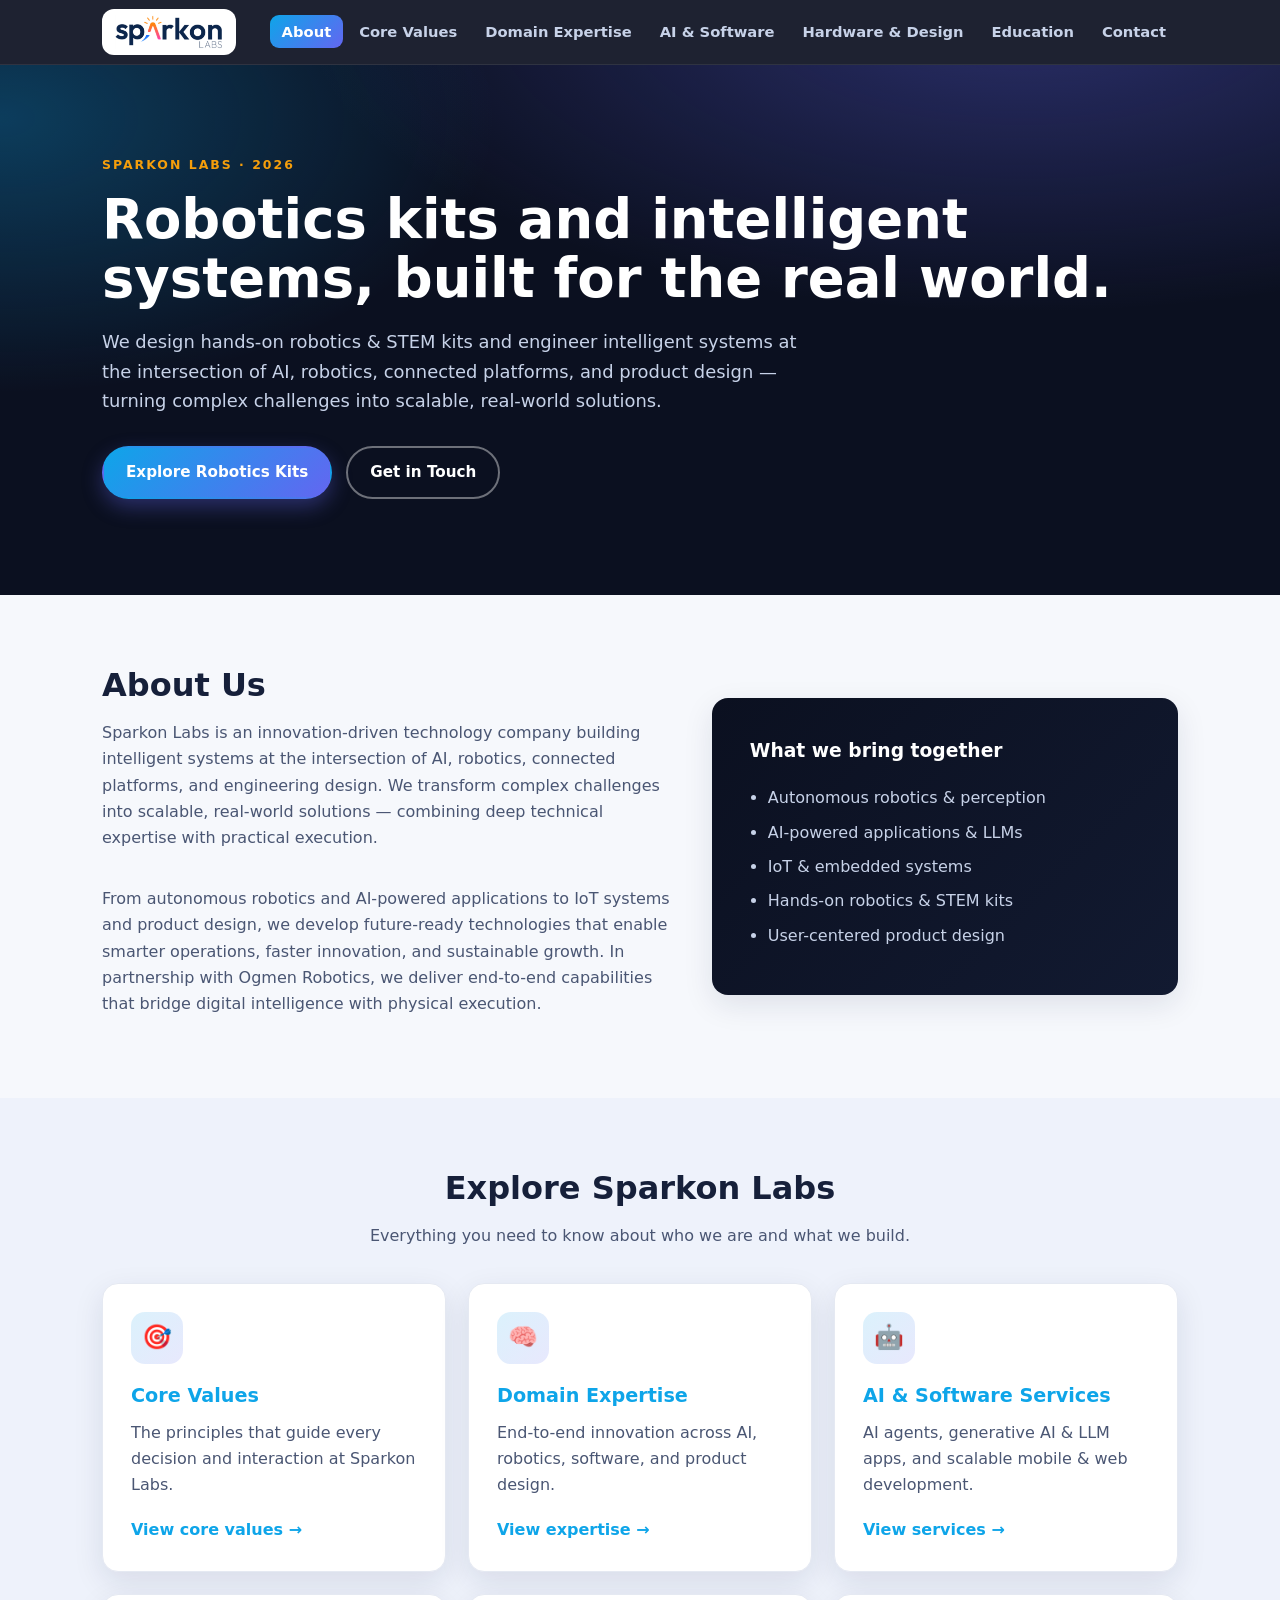
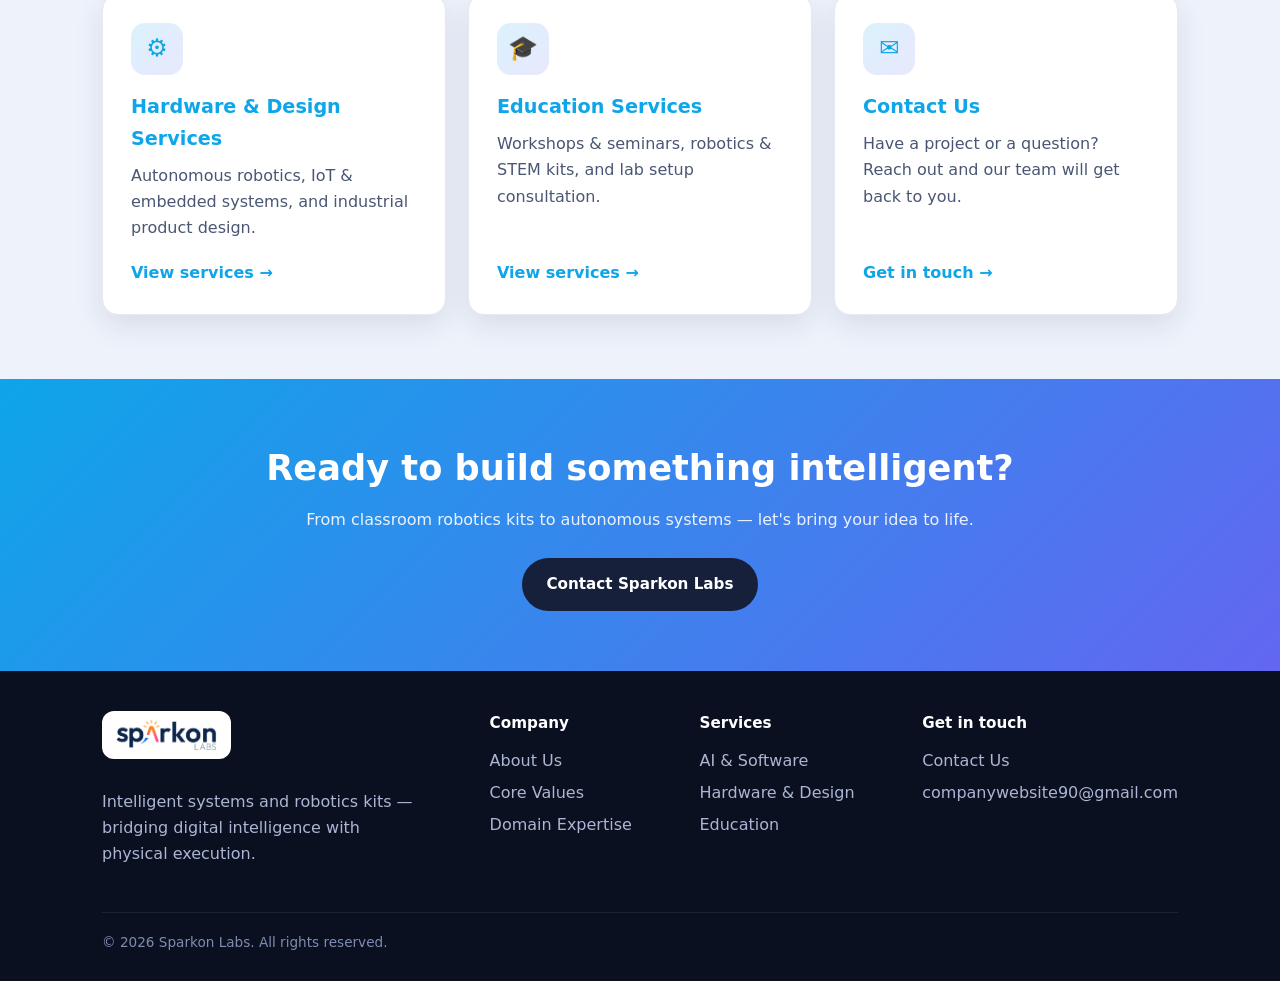
==== index.html @ 638b64b2 "Add Sparkon Labs company website Static multi-page site (HTML/CSS/JS) built from the company profile" ====
<!DOCTYPE html>
<html lang="en">
<head>
  <meta charset="UTF-8" />
  <meta name="viewport" content="width=device-width, initial-scale=1.0" />
  <title>Sparkon Labs — Robotics Kits &amp; Intelligent Systems</title>
  <meta name="description" content="Sparkon Labs builds intelligent systems at the intersection of AI, robotics, connected platforms, and engineering design — including hands-on robotics &amp; STEM kits." />
  <link rel="stylesheet" href="css/style.css" />
</head>
<body>

  <!-- ===== Navigation ===== -->
  <header class="nav">
    <div class="container">
      <a class="brand" href="index.html"><img src="sparkon_logo.png" alt="Sparkon Labs" /></a>
      <button class="nav-toggle" aria-label="Toggle menu">&#9776;</button>
      <ul class="nav-links">
        <li><a href="index.html" class="active">About</a></li>
        <li><a href="core-values.html">Core Values</a></li>
        <li><a href="domain-expertise.html">Domain Expertise</a></li>
        <li><a href="services-ai-software.html">AI &amp; Software</a></li>
        <li><a href="services-hardware-design.html">Hardware &amp; Design</a></li>
        <li><a href="services-education.html">Education</a></li>
        <li><a href="contact.html">Contact</a></li>
      </ul>
    </div>
  </header>

  <!-- ===== Hero ===== -->
  <section class="hero">
    <div class="container">
      <span class="kicker">Sparkon Labs · 2026</span>
      <h1>Robotics kits and intelligent systems, built for the real world.</h1>
      <p class="lead">
        We design hands-on robotics &amp; STEM kits and engineer intelligent systems at the
        intersection of AI, robotics, connected platforms, and product design — turning complex
        challenges into scalable, real-world solutions.
      </p>
      <div class="hero-actions">
        <a class="btn btn-primary" href="services-education.html">Explore Robotics Kits</a>
        <a class="btn btn-ghost" href="contact.html">Get in Touch</a>
      </div>
    </div>
  </section>

  <!-- ===== About Us (Page 3) ===== -->
  <section class="section" id="about">
    <div class="container">
      <div class="split">
        <div>
          <h2>About Us</h2>
          <p class="sub" style="max-width:none">
            Sparkon Labs is an innovation-driven technology company building intelligent systems at
            the intersection of AI, robotics, connected platforms, and engineering design. We transform
            complex challenges into scalable, real-world solutions — combining deep technical expertise
            with practical execution.
          </p>
          <p style="color:var(--ink-soft)">
            From autonomous robotics and AI-powered applications to IoT systems and product design, we
            develop future-ready technologies that enable smarter operations, faster innovation, and
            sustainable growth. In partnership with Ogmen Robotics, we deliver end-to-end capabilities
            that bridge digital intelligence with physical execution.
          </p>
        </div>
        <div class="panel">
          <h3 style="margin-top:0">What we bring together</h3>
          <ul>
            <li>Autonomous robotics &amp; perception</li>
            <li>AI-powered applications &amp; LLMs</li>
            <li>IoT &amp; embedded systems</li>
            <li>Hands-on robotics &amp; STEM kits</li>
            <li>User-centered product design</li>
          </ul>
        </div>
      </div>
    </div>
  </section>

  <!-- ===== Explore (navigation cards) ===== -->
  <section class="section" style="background:#eef2fb" id="explore">
    <div class="container">
      <div class="center">
        <h2>Explore Sparkon Labs</h2>
        <p class="sub">Everything you need to know about who we are and what we build.</p>
      </div>
      <div class="grid">

        <a class="card linkcard" href="core-values.html">
          <div>
            <div class="ico">🎯</div>
            <h3>Core Values</h3>
            <p>The principles that guide every decision and interaction at Sparkon Labs.</p>
          </div>
          <span class="go">View core values →</span>
        </a>

        <a class="card linkcard" href="domain-expertise.html">
          <div>
            <div class="ico">🧠</div>
            <h3>Domain Expertise</h3>
            <p>End-to-end innovation across AI, robotics, software, and product design.</p>
          </div>
          <span class="go">View expertise →</span>
        </a>

        <a class="card linkcard" href="services-ai-software.html">
          <div>
            <div class="ico">🤖</div>
            <h3>AI &amp; Software Services</h3>
            <p>AI agents, generative AI &amp; LLM apps, and scalable mobile &amp; web development.</p>
          </div>
          <span class="go">View services →</span>
        </a>

        <a class="card linkcard" href="services-hardware-design.html">
          <div>
            <div class="ico">⚙️</div>
            <h3>Hardware &amp; Design Services</h3>
            <p>Autonomous robotics, IoT &amp; embedded systems, and industrial product design.</p>
          </div>
          <span class="go">View services →</span>
        </a>

        <a class="card linkcard" href="services-education.html">
          <div>
            <div class="ico">🎓</div>
            <h3>Education Services</h3>
            <p>Workshops &amp; seminars, robotics &amp; STEM kits, and lab setup consultation.</p>
          </div>
          <span class="go">View services →</span>
        </a>

        <a class="card linkcard" href="contact.html">
          <div>
            <div class="ico">✉️</div>
            <h3>Contact Us</h3>
            <p>Have a project or a question? Reach out and our team will get back to you.</p>
          </div>
          <span class="go">Get in touch →</span>
        </a>

      </div>
    </div>
  </section>

  <!-- ===== CTA ===== -->
  <section class="cta">
    <div class="container">
      <h2>Ready to build something intelligent?</h2>
      <p>From classroom robotics kits to autonomous systems — let's bring your idea to life.</p>
      <a class="btn btn-dark" href="contact.html">Contact Sparkon Labs</a>
    </div>
  </section>

  <!-- ===== Footer ===== -->
  <footer class="footer">
    <div class="container">
      <div class="cols">
        <div class="fcol" style="max-width:320px">
          <div class="brand"><img src="sparkon_logo.png" alt="Sparkon Labs" /></div>
          <p>Intelligent systems and robotics kits — bridging digital intelligence with physical execution.</p>
        </div>
        <div class="fcol">
          <h4>Company</h4>
          <ul>
            <li><a href="index.html">About Us</a></li>
            <li><a href="core-values.html">Core Values</a></li>
            <li><a href="domain-expertise.html">Domain Expertise</a></li>
          </ul>
        </div>
        <div class="fcol">
          <h4>Services</h4>
          <ul>
            <li><a href="services-ai-software.html">AI &amp; Software</a></li>
            <li><a href="services-hardware-design.html">Hardware &amp; Design</a></li>
            <li><a href="services-education.html">Education</a></li>
          </ul>
        </div>
        <div class="fcol">
          <h4>Get in touch</h4>
          <ul>
            <li><a href="contact.html">Contact Us</a></li>
            <li><a href="mailto:companywebsite90@gmail.com">companywebsite90@gmail.com</a></li>
          </ul>
        </div>
      </div>
      <div class="copy">© 2026 Sparkon Labs. All rights reserved.</div>
    </div>
  </footer>

  <script src="js/main.js"></script>
</body>
</html>
---- css/style.css ----
/* ===========================================================
   Sparkon Labs — shared stylesheet
   Modern robotics theme (inspired by robolink.com layout)
   =========================================================== */

:root {
  --bg:        #0b1020;
  --bg-soft:   #121a31;
  --surface:   #ffffff;
  --ink:       #16203a;
  --ink-soft:  #4a5673;
  --line:      #e5e9f2;
  --brand:     #0ea5e9;   /* sky blue   */
  --brand-2:   #6366f1;   /* indigo     */
  --accent:    #f59e0b;   /* amber      */
  --good:      #10b981;
  --radius:    16px;
  --shadow:    0 10px 30px rgba(16, 32, 70, 0.10);
  --maxw:      1120px;
  --font:      "Segoe UI", system-ui, -apple-system, Roboto, Helvetica, Arial, sans-serif;
}

* { box-sizing: border-box; }

html { scroll-behavior: smooth; }

body {
  margin: 0;
  font-family: var(--font);
  color: var(--ink);
  background: #f6f8fc;
  line-height: 1.65;
}

img { max-width: 100%; display: block; }

a { color: var(--brand); text-decoration: none; }
a:hover { text-decoration: underline; }

.container {
  width: 100%;
  max-width: var(--maxw);
  margin: 0 auto;
  padding: 0 22px;
}

/* ---------- Top navigation ---------- */
.nav {
  position: sticky;
  top: 0;
  z-index: 50;
  background: rgba(11, 16, 32, 0.92);
  backdrop-filter: blur(8px);
  border-bottom: 1px solid rgba(255, 255, 255, 0.08);
}
.nav .container {
  display: flex;
  align-items: center;
  justify-content: space-between;
  min-height: 64px;
  gap: 16px;
}
.brand {
  display: flex;
  align-items: center;
  gap: 10px;
  font-weight: 800;
  font-size: 1.15rem;
  color: #fff;
  letter-spacing: .3px;
}
.brand:hover { text-decoration: none; }
.brand img { height: 34px; width: auto; display: block; }
.nav .brand { background: #fff; padding: 6px 13px; border-radius: 12px; }
.brand .dot {
  width: 12px; height: 12px; border-radius: 50%;
  background: linear-gradient(135deg, var(--brand), var(--brand-2));
  box-shadow: 0 0 0 4px rgba(14,165,233,.18);
}
.nav-links {
  display: flex;
  flex-wrap: wrap;
  align-items: center;
  gap: 4px;
  list-style: none;
  margin: 0; padding: 0;
}
.nav-links a {
  color: #c7d2e8;
  font-size: .92rem;
  font-weight: 600;
  padding: 8px 12px;
  border-radius: 9px;
  transition: background .15s, color .15s;
}
.nav-links a:hover { background: rgba(255,255,255,.08); color:#fff; text-decoration: none; }
.nav-links a.active { color: #fff; background: linear-gradient(135deg, var(--brand), var(--brand-2)); }

.nav-toggle {
  display: none;
  background: none; border: 0; cursor: pointer;
  color: #fff; font-size: 1.5rem; line-height: 1;
}

/* ---------- Buttons ---------- */
.btn {
  display: inline-block;
  padding: 12px 22px;
  border-radius: 999px;
  font-weight: 700;
  font-size: .95rem;
  border: 2px solid transparent;
  cursor: pointer;
  transition: transform .12s ease, box-shadow .15s ease, background .15s;
}
.btn:hover { text-decoration: none; transform: translateY(-2px); }
.btn-primary {
  background: linear-gradient(135deg, var(--brand), var(--brand-2));
  color: #fff;
  box-shadow: 0 8px 20px rgba(99,102,241,.35);
}
.btn-ghost {
  background: transparent;
  color: #fff;
  border-color: rgba(255,255,255,.4);
}
.btn-dark {
  background: var(--ink);
  color: #fff;
}

/* ---------- Hero ---------- */
.hero {
  background:
    radial-gradient(1200px 500px at 80% -10%, rgba(99,102,241,.35), transparent 60%),
    radial-gradient(900px 500px at 0% 10%, rgba(14,165,233,.30), transparent 55%),
    var(--bg);
  color: #fff;
  padding: 86px 0 96px;
}
.hero .kicker {
  display: inline-block;
  font-weight: 700;
  letter-spacing: 2px;
  text-transform: uppercase;
  font-size: .78rem;
  color: var(--accent);
  margin-bottom: 14px;
}
.hero h1 {
  font-size: clamp(2.1rem, 5vw, 3.4rem);
  line-height: 1.1;
  margin: 0 0 18px;
  font-weight: 800;
}
.hero p.lead {
  font-size: 1.12rem;
  color: #c7d2e8;
  max-width: 720px;
  margin: 0 0 30px;
}
.hero-actions { display: flex; flex-wrap: wrap; gap: 14px; }

/* ---------- Page header (interior pages) ---------- */
.page-head {
  background:
    radial-gradient(900px 400px at 90% -20%, rgba(99,102,241,.30), transparent 60%),
    var(--bg);
  color: #fff;
  padding: 60px 0 64px;
}
.page-head .kicker {
  color: var(--accent);
  text-transform: uppercase;
  letter-spacing: 2px;
  font-size: .76rem;
  font-weight: 700;
}
.page-head h1 { font-size: clamp(1.9rem, 4vw, 2.7rem); margin: 8px 0 10px; }
.page-head p { color: #c7d2e8; max-width: 760px; margin: 0; }

/* ---------- Sections ---------- */
.section { padding: 64px 0; }
.section h2 {
  font-size: clamp(1.5rem, 3vw, 2rem);
  margin: 0 0 8px;
}
.section .sub { color: var(--ink-soft); margin: 0 0 34px; max-width: 720px; }
.center { text-align: center; }
.center .sub { margin-left: auto; margin-right: auto; }

/* ---------- Cards / grids ---------- */
.grid {
  display: grid;
  gap: 22px;
  grid-template-columns: repeat(auto-fit, minmax(260px, 1fr));
}
.card {
  background: var(--surface);
  border: 1px solid var(--line);
  border-radius: var(--radius);
  padding: 28px;
  box-shadow: var(--shadow);
  transition: transform .15s ease, box-shadow .15s ease;
}
.card:hover { transform: translateY(-4px); box-shadow: 0 16px 40px rgba(16,32,70,.14); }
.card .ico {
  width: 52px; height: 52px;
  display: grid; place-items: center;
  border-radius: 14px;
  font-size: 1.5rem;
  margin-bottom: 16px;
  background: linear-gradient(135deg, rgba(14,165,233,.15), rgba(99,102,241,.15));
}
.card h3 { margin: 0 0 8px; font-size: 1.2rem; }
.card p { margin: 0; color: var(--ink-soft); }

/* link-cards on landing page */
.linkcard {
  display: flex;
  flex-direction: column;
  justify-content: space-between;
}
.linkcard .go {
  margin-top: 18px;
  font-weight: 700;
  color: var(--brand);
}
.linkcard:hover .go { text-decoration: underline; }

/* ---------- Two-column block ---------- */
.split {
  display: grid;
  grid-template-columns: 1.1fr .9fr;
  gap: 40px;
  align-items: center;
}
.split .panel {
  background: linear-gradient(135deg, var(--bg), var(--bg-soft));
  color: #fff;
  border-radius: var(--radius);
  padding: 38px;
  box-shadow: var(--shadow);
}
.split .panel ul { margin: 0; padding-left: 18px; }
.split .panel li { margin: 8px 0; color: #c7d2e8; }

/* ---------- Contact ---------- */
.contact-wrap { display: grid; grid-template-columns: 1fr 1fr; gap: 34px; }
.form-card {
  background: var(--surface);
  border: 1px solid var(--line);
  border-radius: var(--radius);
  padding: 30px;
  box-shadow: var(--shadow);
}
.field { margin-bottom: 18px; }
.field label { display:block; font-weight: 600; margin-bottom: 6px; font-size: .92rem; }
.field input, .field textarea {
  width: 100%;
  padding: 12px 14px;
  border: 1px solid var(--line);
  border-radius: 10px;
  font: inherit;
  background: #fbfcff;
}
.field input:focus, .field textarea:focus {
  outline: none;
  border-color: var(--brand);
  box-shadow: 0 0 0 3px rgba(14,165,233,.15);
}
.field textarea { resize: vertical; min-height: 130px; }
.note { font-size: .85rem; color: var(--ink-soft); margin-top: 10px; }
.info-list { list-style: none; margin: 0; padding: 0; }
.info-list li { display: flex; gap: 12px; align-items: flex-start; margin-bottom: 18px; }
.info-list .ico {
  width: 44px; height: 44px; flex: none;
  display: grid; place-items: center; border-radius: 12px; font-size: 1.2rem;
  background: linear-gradient(135deg, rgba(14,165,233,.15), rgba(99,102,241,.15));
}

/* ---------- CTA band ---------- */
.cta {
  background: linear-gradient(135deg, var(--brand), var(--brand-2));
  color: #fff;
  text-align: center;
  padding: 60px 0;
}
.cta h2 { margin: 0 0 10px; font-size: clamp(1.6rem, 3vw, 2.2rem); }
.cta p { margin: 0 0 24px; color: #eaf2ff; }

/* ---------- Footer ---------- */
.footer {
  background: var(--bg);
  color: #aab6d3;
  padding: 40px 0 28px;
}
.footer .cols { display: flex; flex-wrap: wrap; justify-content: space-between; gap: 24px; }
.footer a { color: #aab6d3; }
.footer a:hover { color: #fff; }
.footer .brand { display: inline-flex; background: #fff; padding: 8px 14px; border-radius: 12px; margin-bottom: 14px; }
.footer .brand img { height: 32px; }
.footer .fcol h4 { color: #fff; margin: 0 0 12px; font-size: .95rem; }
.footer .fcol ul { list-style: none; margin: 0; padding: 0; }
.footer .fcol li { margin: 6px 0; }
.footer .copy {
  border-top: 1px solid rgba(255,255,255,.08);
  margin-top: 28px; padding-top: 18px;
  font-size: .85rem; color: #7e8cb0;
}

/* ---------- Responsive ---------- */
@media (max-width: 860px) {
  .split { grid-template-columns: 1fr; }
  .contact-wrap { grid-template-columns: 1fr; }
  .nav-toggle { display: block; }
  .nav-links {
    display: none;
    position: absolute;
    top: 64px; left: 0; right: 0;
    flex-direction: column;
    align-items: stretch;
    gap: 0;
    background: var(--bg);
    border-bottom: 1px solid rgba(255,255,255,.08);
    padding: 8px 14px 16px;
  }
  .nav-links.open { display: flex; }
  .nav-links a { padding: 12px; border-radius: 8px; }
}
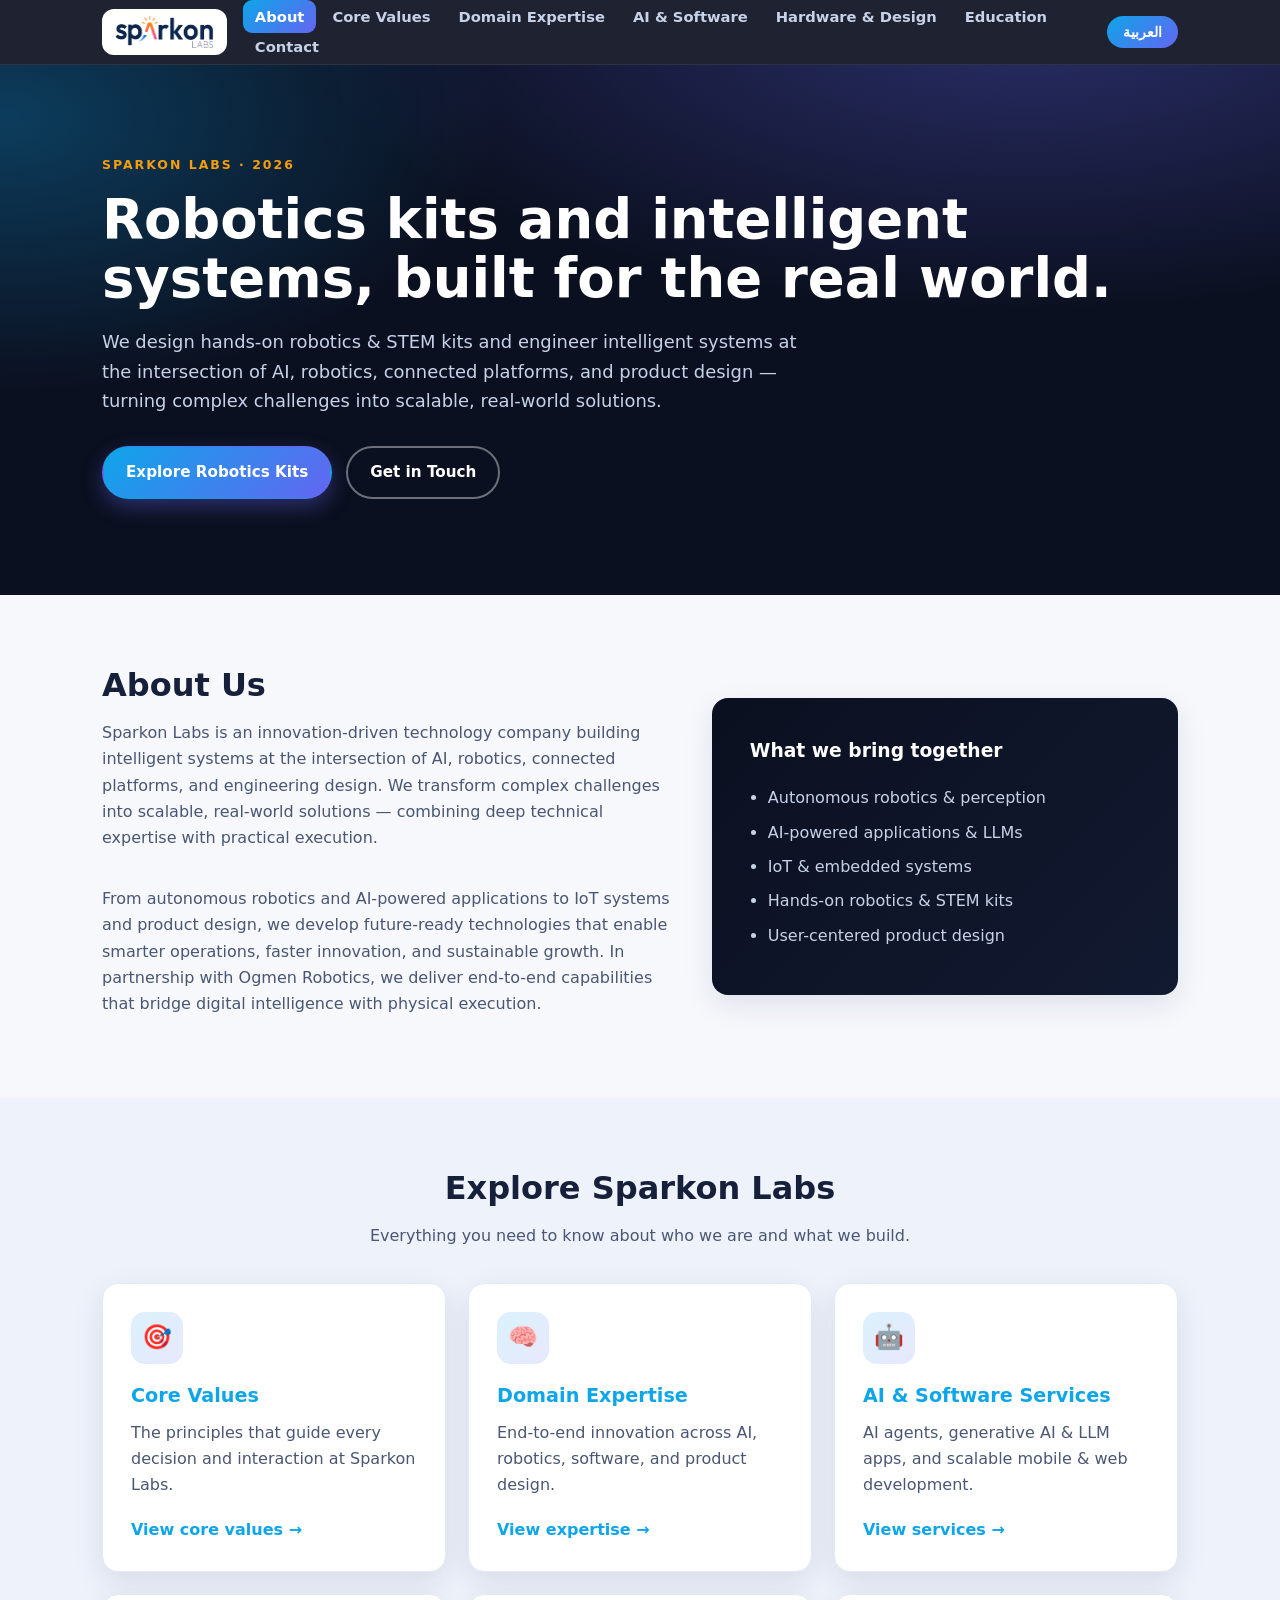
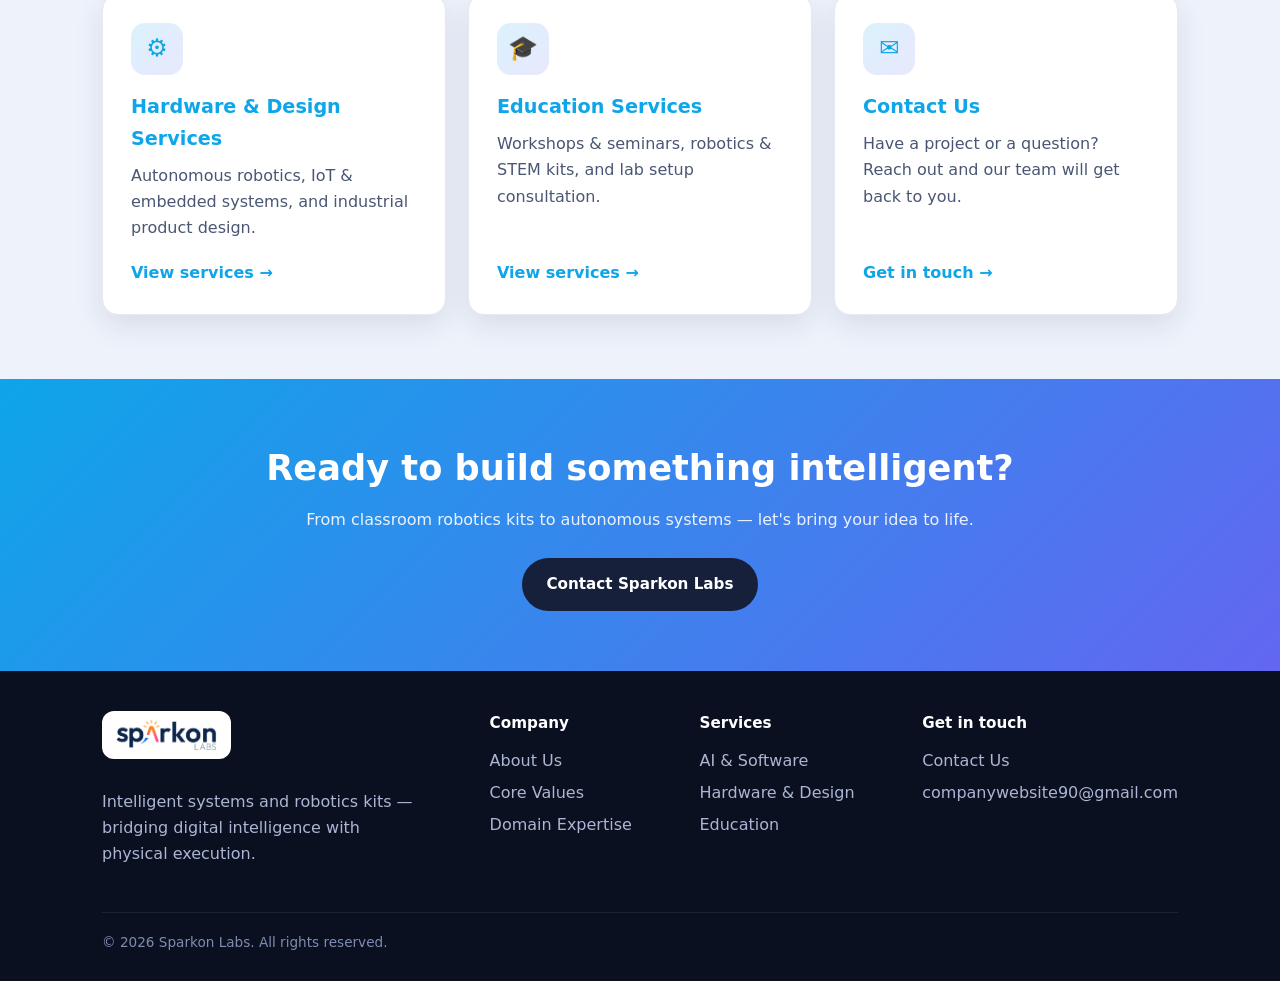
==== commit 25a4cf58: "Add English/Arabic language toggle Adds an "العربية" button in the nav on every page that switches t" ====
--- a/index.html
+++ b/index.html
@@ -23,6 +23,7 @@
         <li><a href="services-education.html">Education</a></li>
         <li><a href="contact.html">Contact</a></li>
       </ul>
+      <button class="lang-toggle" type="button" aria-label="Switch language">العربية</button>
     </div>
   </header>
 
@@ -188,6 +189,8 @@
     </div>
   </footer>
 
+  <script src="js/translations.js"></script>
+  <script src="js/i18n.js"></script>
   <script src="js/main.js"></script>
 </body>
 </html>
--- a/css/style.css
+++ b/css/style.css
@@ -101,6 +101,31 @@
   background: none; border: 0; cursor: pointer;
   color: #fff; font-size: 1.5rem; line-height: 1;
 }
+
+/* push nav links + language toggle to the right */
+.nav-links { margin-left: auto; }
+
+/* language (EN/AR) toggle button */
+.lang-toggle {
+  margin-left: 14px;
+  flex: none;
+  background: linear-gradient(135deg, var(--brand), var(--brand-2));
+  color: #fff;
+  border: 0;
+  font-weight: 700;
+  font-size: .9rem;
+  padding: 8px 16px;
+  border-radius: 999px;
+  cursor: pointer;
+  white-space: nowrap;
+}
+.lang-toggle:hover { filter: brightness(1.08); }
+
+/* ---------- Right-to-left (Arabic) adjustments ---------- */
+[dir="rtl"] .nav-links { margin-left: 0; margin-right: auto; }
+[dir="rtl"] .lang-toggle { margin-left: 0; margin-right: 14px; }
+[dir="rtl"] .split .panel ul { padding-left: 0; padding-right: 18px; }
+[dir="rtl"] .info-list li { flex-direction: row-reverse; }
 
 /* ---------- Buttons ---------- */
 .btn {
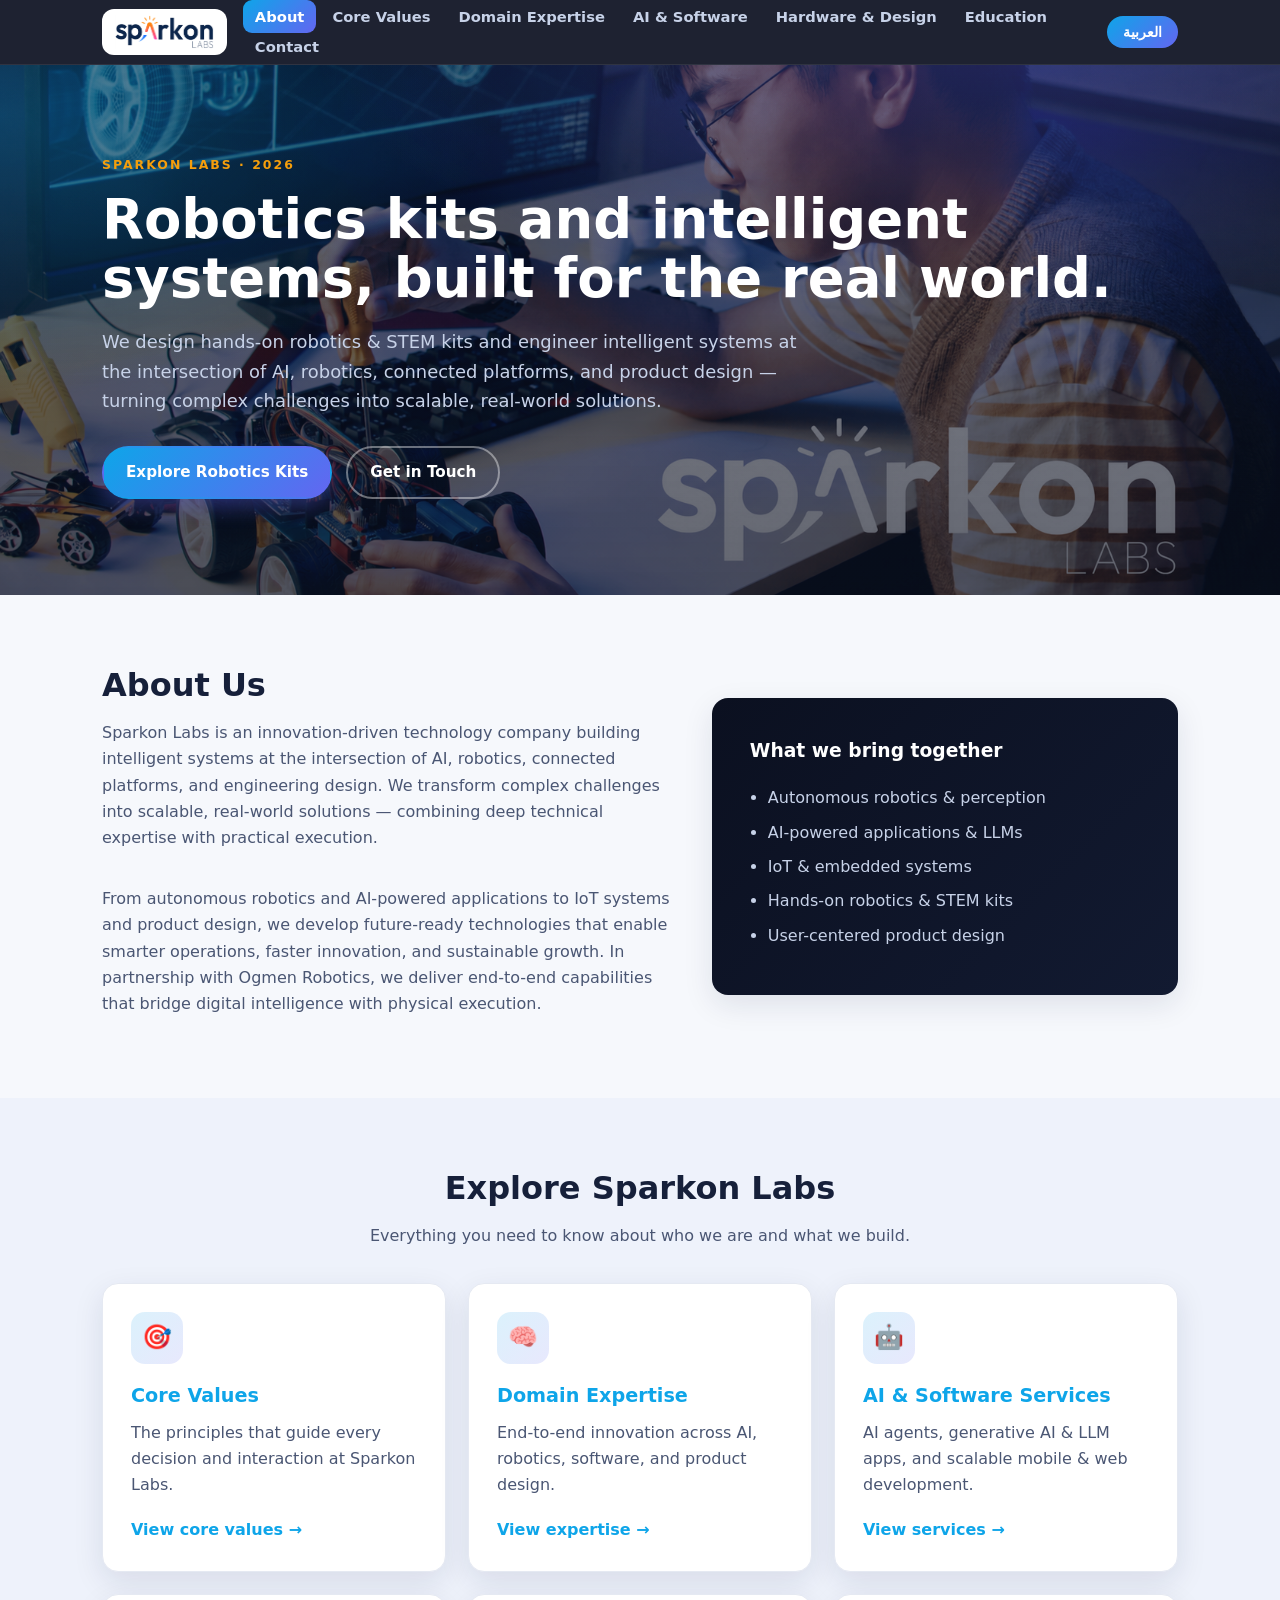
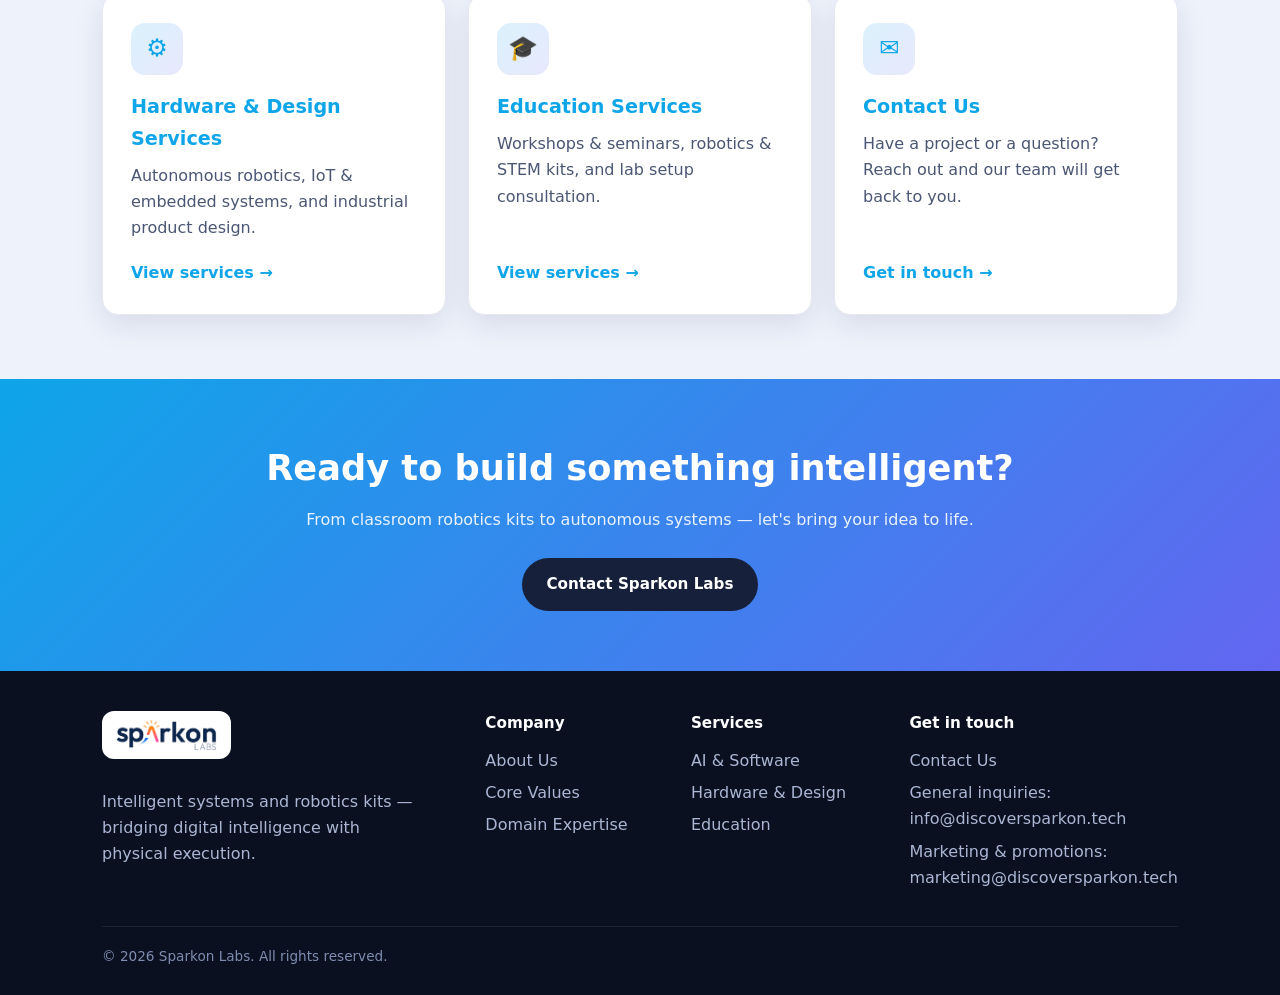
==== commit eaa8ad1c: "Add Company Logo Background and Update Contact Info" ====
--- a/index.html
+++ b/index.html
@@ -181,7 +181,8 @@
           <h4>Get in touch</h4>
           <ul>
             <li><a href="contact.html">Contact Us</a></li>
-            <li><a href="mailto:companywebsite90@gmail.com">companywebsite90@gmail.com</a></li>
+            <li>General inquiries:<br /><a href="mailto:info@discoversparkon.tech">info@discoversparkon.tech</a></li>
+            <li>Marketing &amp; promotions:<br /><a href="mailto:marketing@discoversparkon.tech">marketing@discoversparkon.tech</a></li>
           </ul>
         </div>
       </div>
--- a/css/style.css
+++ b/css/style.css
@@ -159,6 +159,8 @@
   background:
     radial-gradient(1200px 500px at 80% -10%, rgba(99,102,241,.35), transparent 60%),
     radial-gradient(900px 500px at 0% 10%, rgba(14,165,233,.30), transparent 55%),
+    linear-gradient(rgba(11,16,32,.50), rgba(11,16,32,.64)),
+    url("../sparkon_labs_logo.png") center bottom / cover no-repeat,
     var(--bg);
   color: #fff;
   padding: 86px 0 96px;
@@ -190,9 +192,11 @@
 .page-head {
   background:
     radial-gradient(900px 400px at 90% -20%, rgba(99,102,241,.30), transparent 60%),
+    linear-gradient(rgba(11,16,32,.52), rgba(11,16,32,.66)),
+    url("../sparkon_labs_logo.png") center bottom / cover no-repeat,
     var(--bg);
   color: #fff;
-  padding: 60px 0 64px;
+  padding: 180px 0 190px;
 }
 .page-head .kicker {
   color: var(--accent);
